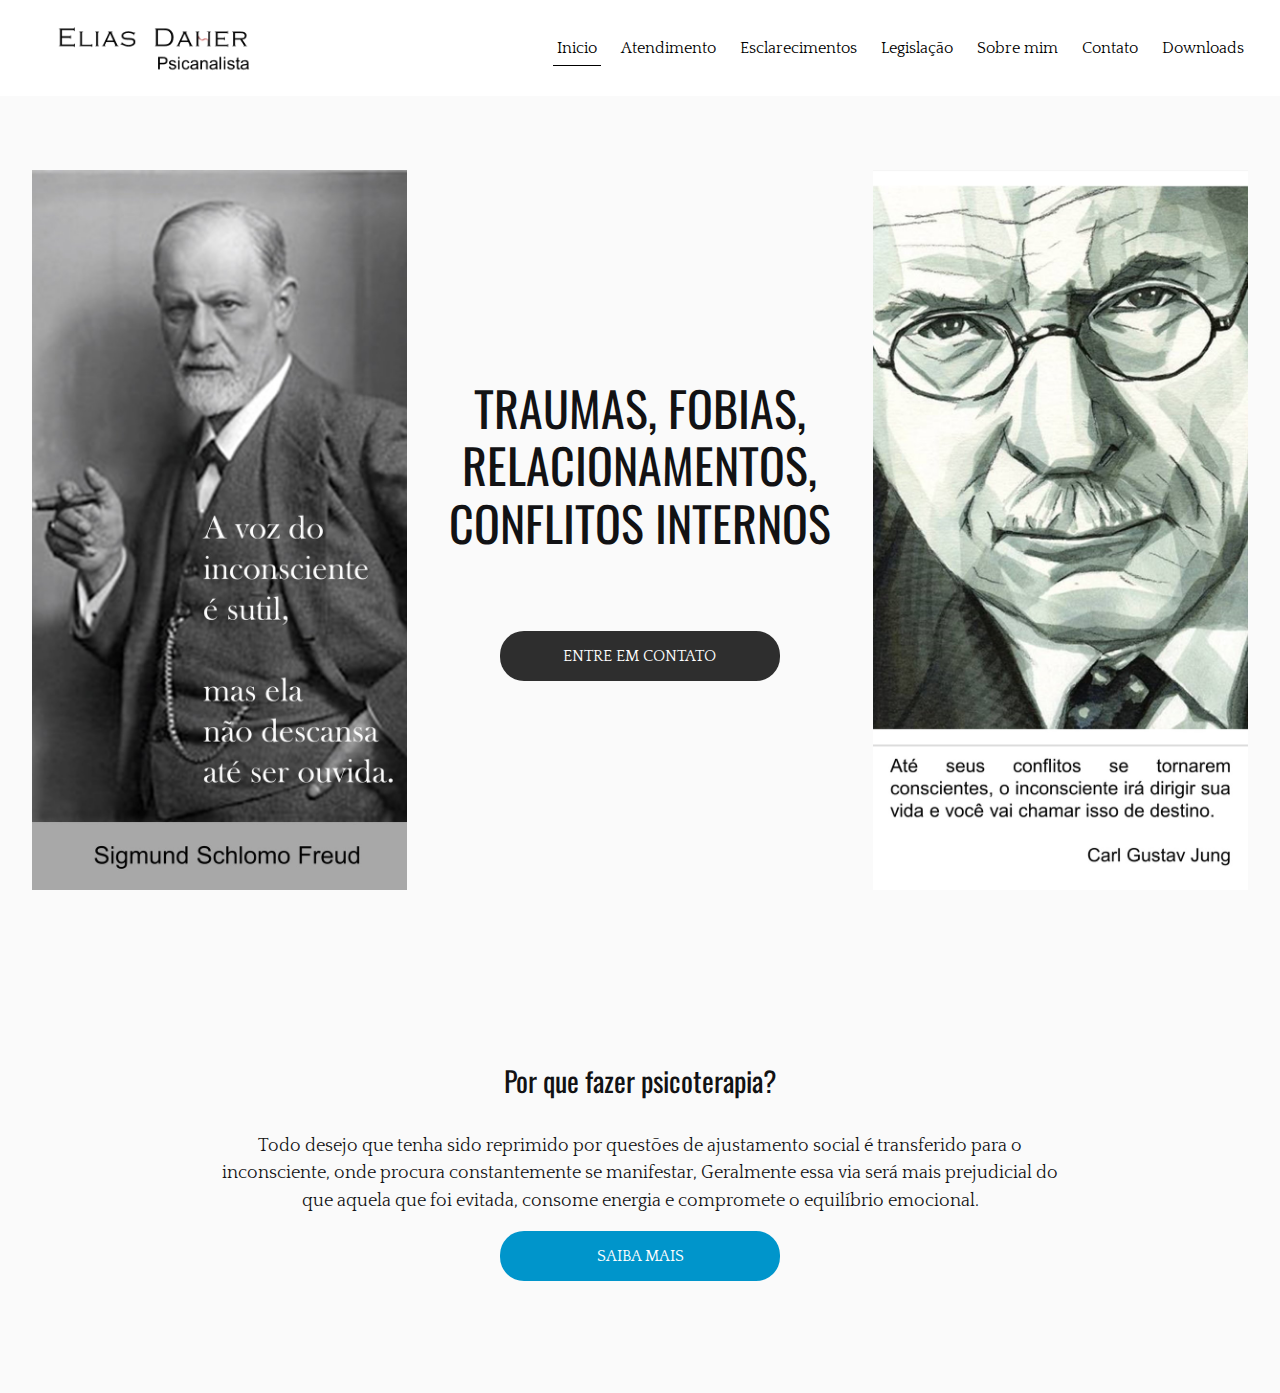
==== index.html @ a052f310 "Header" ====
<!DOCTYPE html>
<html lang="pt-BR">
<head>
  <meta charset="UTF-8">
  <meta http-equiv="X-UA-Compatible" content="IE=edge">
  <meta name="viewport" content="width=device-width, initial-scale=1.0">
  <title>Elias Daher - Atendimento psicanalítico</title>

  <link rel="preconnect" href="https://fonts.googleapis.com">
  <link rel="preconnect" href="https://fonts.gstatic.com" crossorigin>
  <link href="https://fonts.googleapis.com/css2?family=Oswald&family=Quattrocento&display=swap" rel="stylesheet">

  <link rel="stylesheet" href="assets/css/styles.css">
</head>
<body>

  <div class="burger-menu">
    <nav>
      <li><a href="" class="active">Inicio</a></li>
      <li><a href="">Atendimento</a></li>
      <li><a href="">Esclarecimentos</a></li>
      <li><a href="">Legislação</a></li>
      <li><a href="">Sobre mim</a></li>
      <li><a href="">Contato</a></li>
      <li><a href="/downloads">Downloads</a></li>
    </nav>
  </div>

  <header>
    <div class="wrapper">
      <img src="assets/img/logo.png" alt="Elias Daher, psicanalista">
  
      <nav>
        <li><a href="" class="active">Inicio</a></li>
        <li><a href="">Atendimento</a></li>
        <li><a href="">Esclarecimentos</a></li>
        <li><a href="">Legislação</a></li>
        <li><a href="">Sobre mim</a></li>
        <li><a href="">Contato</a></li>
        <li><a href="/downloads">Downloads</a></li>
      </nav>

      <button class="hamburger hamburger--collapse" type="button">
        <span class="hamburger-box">
          <span class="hamburger-inner"></span>
        </span>
      </button>
    </div>
  </header>

  <main>
    <section class="hero">
      <img src="assets/img/img-left.jpg" alt="">
      <div class="content">
        <h1>Traumas, fobias, relacionamentos, conflitos internos</h1>
        <a href="/contato" class="contato">Entre em contato</a>
      </div>
      <img src="assets/img/img-right.jpg" alt="">
    </section>

    <section class="por-que-psicoterapia">
      <h2>Por que fazer psicoterapia?</h2>
      <p>Todo desejo que tenha sido reprimido por questões de ajustamento social é transferido para o inconsciente, onde procura constantemente se manifestar, Geralmente essa via será mais prejudicial do que aquela que foi evitada, consome energia e compromete o equilíbrio emocional.</p>

      <a href="">Saiba mais</a>
    </section>
  </main>

  <script src="assets/js/index.js"></script>
</body>
</html>
---- assets/css/styles.css ----
.hamburger {
  padding: 15px 15px;
  display: none;
  cursor: pointer;
  -webkit-transition-property: opacity, -webkit-filter;
  transition-property: opacity, -webkit-filter;
  transition-property: opacity, filter;
  transition-property: opacity, filter, -webkit-filter;
  -webkit-transition-duration: 0.15s;
          transition-duration: 0.15s;
  -webkit-transition-timing-function: linear;
          transition-timing-function: linear;
  font: inherit;
  color: inherit;
  text-transform: none;
  background-color: transparent;
  border: 0;
  margin: 0;
}

.hamburger:hover {
  opacity: 0.7;
}

.hamburger.is-active:hover {
  opacity: 0.7;
}

.hamburger.is-active .hamburger-inner,
.hamburger.is-active .hamburger-inner::before,
.hamburger.is-active .hamburger-inner::after {
  background-color: #000;
}

.hamburger-box {
  width: 32px;
  height: 24px;
  display: inline-block;
  position: relative;
}

.hamburger-inner {
  display: block;
  top: 50%;
  margin-top: -2px;
}

.hamburger-inner,
.hamburger-inner::before,
.hamburger-inner::after {
  width: 32px;
  height: 4px;
  background-color: #121214;
  border-radius: 4px;
  position: absolute;
  -webkit-transition-property: -webkit-transform;
  transition-property: -webkit-transform;
  transition-property: transform;
  transition-property: transform, -webkit-transform;
  -webkit-transition-duration: 0.15s;
          transition-duration: 0.15s;
  -webkit-transition-timing-function: ease;
          transition-timing-function: ease;
}

.hamburger-inner::before,
.hamburger-inner::after {
  content: "";
  display: block;
}

.hamburger-inner::before {
  top: -10px;
}

.hamburger-inner::after {
  bottom: -10px;
}

.hamburger--collapse .hamburger-inner {
  top: auto;
  bottom: 0;
  -webkit-transition-duration: 0.13s;
          transition-duration: 0.13s;
  -webkit-transition-delay: 0.13s;
          transition-delay: 0.13s;
  -webkit-transition-timing-function: cubic-bezier(0.55, 0.055, 0.675, 0.19);
          transition-timing-function: cubic-bezier(0.55, 0.055, 0.675, 0.19);
}

.hamburger--collapse .hamburger-inner::after {
  top: -20px;
  -webkit-transition: top 0.2s 0.2s cubic-bezier(0.33333, 0.66667, 0.66667, 1), opacity 0.1s linear;
  transition: top 0.2s 0.2s cubic-bezier(0.33333, 0.66667, 0.66667, 1), opacity 0.1s linear;
}

.hamburger--collapse .hamburger-inner::before {
  -webkit-transition: top 0.12s 0.2s cubic-bezier(0.33333, 0.66667, 0.66667, 1), -webkit-transform 0.13s cubic-bezier(0.55, 0.055, 0.675, 0.19);
  transition: top 0.12s 0.2s cubic-bezier(0.33333, 0.66667, 0.66667, 1), -webkit-transform 0.13s cubic-bezier(0.55, 0.055, 0.675, 0.19);
  transition: top 0.12s 0.2s cubic-bezier(0.33333, 0.66667, 0.66667, 1), transform 0.13s cubic-bezier(0.55, 0.055, 0.675, 0.19);
  transition: top 0.12s 0.2s cubic-bezier(0.33333, 0.66667, 0.66667, 1), transform 0.13s cubic-bezier(0.55, 0.055, 0.675, 0.19), -webkit-transform 0.13s cubic-bezier(0.55, 0.055, 0.675, 0.19);
}

.hamburger--collapse.is-active .hamburger-inner {
  -webkit-transform: translate3d(0, -10px, 0) rotate(-45deg);
          transform: translate3d(0, -10px, 0) rotate(-45deg);
  -webkit-transition-delay: 0.22s;
          transition-delay: 0.22s;
  -webkit-transition-timing-function: cubic-bezier(0.215, 0.61, 0.355, 1);
          transition-timing-function: cubic-bezier(0.215, 0.61, 0.355, 1);
}

.hamburger--collapse.is-active .hamburger-inner::after {
  top: 0;
  opacity: 0;
  -webkit-transition: top 0.2s cubic-bezier(0.33333, 0, 0.66667, 0.33333), opacity 0.1s 0.22s linear;
  transition: top 0.2s cubic-bezier(0.33333, 0, 0.66667, 0.33333), opacity 0.1s 0.22s linear;
}

.hamburger--collapse.is-active .hamburger-inner::before {
  top: 0;
  -webkit-transform: rotate(-90deg);
          transform: rotate(-90deg);
  -webkit-transition: top 0.1s 0.16s cubic-bezier(0.33333, 0, 0.66667, 0.33333), -webkit-transform 0.13s 0.25s cubic-bezier(0.215, 0.61, 0.355, 1);
  transition: top 0.1s 0.16s cubic-bezier(0.33333, 0, 0.66667, 0.33333), -webkit-transform 0.13s 0.25s cubic-bezier(0.215, 0.61, 0.355, 1);
  transition: top 0.1s 0.16s cubic-bezier(0.33333, 0, 0.66667, 0.33333), transform 0.13s 0.25s cubic-bezier(0.215, 0.61, 0.355, 1);
  transition: top 0.1s 0.16s cubic-bezier(0.33333, 0, 0.66667, 0.33333), transform 0.13s 0.25s cubic-bezier(0.215, 0.61, 0.355, 1), -webkit-transform 0.13s 0.25s cubic-bezier(0.215, 0.61, 0.355, 1);
}

.burger-menu {
  position: fixed;
  top: -25rem;
  right: 0;
  background: #fff;
  width: 100%;
  z-index: 0;
  -webkit-box-shadow: 0px 4px 32px 0px rgba(0, 0, 0, 0.08);
          box-shadow: 0px 4px 32px 0px rgba(0, 0, 0, 0.08);
  -webkit-transition: .2s;
  transition: .2s;
}

.burger-menu nav {
  margin: 3rem 0;
  display: -webkit-box;
  display: -ms-flexbox;
  display: flex;
  -webkit-box-orient: vertical;
  -webkit-box-direction: normal;
      -ms-flex-direction: column;
          flex-direction: column;
  -webkit-box-align: center;
      -ms-flex-align: center;
          align-items: center;
  gap: 1rem;
}

.burger-menu nav a {
  font-size: 1.25rem;
  padding: .5rem 1rem;
  display: inline-block;
  opacity: .9;
}

.burger-menu nav a.active {
  opacity: 1;
  border-bottom: 1px solid #000;
  font-weight: 600;
}

.burger-menu.visible {
  top: 6rem;
}

@media (max-width: 1080px) {
  .hamburger {
    display: inline-block;
  }
}

* {
  margin: 0;
  padding: 0;
  -webkit-box-sizing: border-box;
          box-sizing: border-box;
}

body {
  color: #121214;
  background: #Fafafa;
}

nav, ul {
  list-style: none;
}

html {
  overflow-x: hidden;
  scroll-behavior: smooth;
}

@media (max-width: 1080px) {
  html {
    font-size: 93.75%;
  }
}

@media (max-width: 768px) {
  html {
    font-size: 87.5%;
  }
}

h1, h2 {
  font-family: 'Oswald', serif;
  font-weight: normal;
}

h1 {
  font-size: 3rem;
}

h2 {
  font-size: 1.75rem;
}

a {
  text-decoration: none;
  color: #000;
  -webkit-transition: .2s;
  transition: .2s;
}

a:hover {
  -webkit-filter: brightness(0.95);
          filter: brightness(0.95);
}

p, span, a {
  font-family: 'Quattrocento', serif;
}

header {
  display: -webkit-box;
  display: -ms-flexbox;
  display: flex;
  -webkit-box-align: center;
      -ms-flex-align: center;
          align-items: center;
  -webkit-box-pack: center;
      -ms-flex-pack: center;
          justify-content: center;
  position: fixed;
  top: 0;
  left: 0;
  z-index: 9;
  height: 6rem;
  width: 100vw;
  background: #fff;
  -webkit-transition: .2s;
  transition: .2s;
}

header.shadow {
  -webkit-box-shadow: 0px 8px 16px 0px rgba(0, 0, 0, 0.12);
          box-shadow: 0px 8px 16px 0px rgba(0, 0, 0, 0.12);
}

header .wrapper {
  max-width: 1440px;
  padding: 0 2rem;
  width: 100%;
  display: -webkit-box;
  display: -ms-flexbox;
  display: flex;
  -webkit-box-align: center;
      -ms-flex-align: center;
          align-items: center;
  -webkit-box-pack: justify;
      -ms-flex-pack: justify;
          justify-content: space-between;
}

header .wrapper img {
  max-width: 20%;
}

header .wrapper > nav {
  display: -webkit-box;
  display: -ms-flexbox;
  display: flex;
  -ms-flex-wrap: wrap;
      flex-wrap: wrap;
  gap: 1rem;
  max-width: 70%;
}

header .wrapper > nav a {
  padding: .5rem .25rem;
}

header .wrapper > nav a.active, header .wrapper > nav a:hover {
  border-bottom: 1px solid #000;
}

main {
  width: 100%;
}

main .hero {
  margin: 5rem auto 0;
  max-width: 1280px;
  min-height: 100vh;
  padding: 2rem;
  display: -webkit-box;
  display: -ms-flexbox;
  display: flex;
  -webkit-box-pack: justify;
      -ms-flex-pack: justify;
          justify-content: space-between;
  -webkit-box-align: center;
      -ms-flex-align: center;
          align-items: center;
}

main .hero h1 {
  text-transform: uppercase;
  line-height: 120%;
}

main .hero img {
  max-width: 33.25%;
  height: 100%;
  max-height: 80vh;
  -o-object-fit: cover;
     object-fit: cover;
}

main .hero .content {
  max-width: 32%;
  text-align: center;
}

main .hero a {
  background: #2E2E2E;
  display: block;
  padding: 1rem 2rem;
  text-align: center;
  text-transform: uppercase;
  width: 280px;
  color: #fff;
  margin: 5rem auto 0;
  border-radius: 1.5rem;
}

main .por-que-psicoterapia {
  width: 100%;
  margin: 1rem auto 3rem;
  max-width: 992px;
  padding: 4rem;
}

main .por-que-psicoterapia h2 {
  text-align: center;
  margin-bottom: 2rem;
}

main .por-que-psicoterapia p {
  text-align: center;
  margin-bottom: 1rem;
  font-size: 1.1rem;
  line-height: 155%;
}

main .por-que-psicoterapia a {
  display: block;
  padding: 1rem 2rem;
  text-align: center;
  width: 280px;
  background: #0095CB;
  color: #fff;
  margin: 0 auto;
  border-radius: 1.5rem;
  text-transform: uppercase;
}

@media (max-width: 1024px) {
  header .wrapper img {
    max-width: 100%;
    max-height: 6rem;
  }
  header .wrapper nav {
    display: none;
  }
  main .hero {
    -ms-flex-wrap: wrap;
        flex-wrap: wrap;
    padding: 2rem 10%;
  }
  main .hero .content {
    max-width: 100%;
  }
  main .hero img {
    max-width: 49.5%;
    width: 49.5%;
  }
  main .hero .content {
    -webkit-box-ordinal-group: 2;
        -ms-flex-order: 1;
            order: 1;
    margin-top: 2rem;
  }
  main .hero img {
    -webkit-box-ordinal-group: 3;
        -ms-flex-order: 2;
            order: 2;
    margin-top: 4rem;
  }
  main .hero .content + img {
    -webkit-box-ordinal-group: 4;
        -ms-flex-order: 3;
            order: 3;
    border: 1px solid #ccc;
  }
}
/*# sourceMappingURL=styles.css.map */
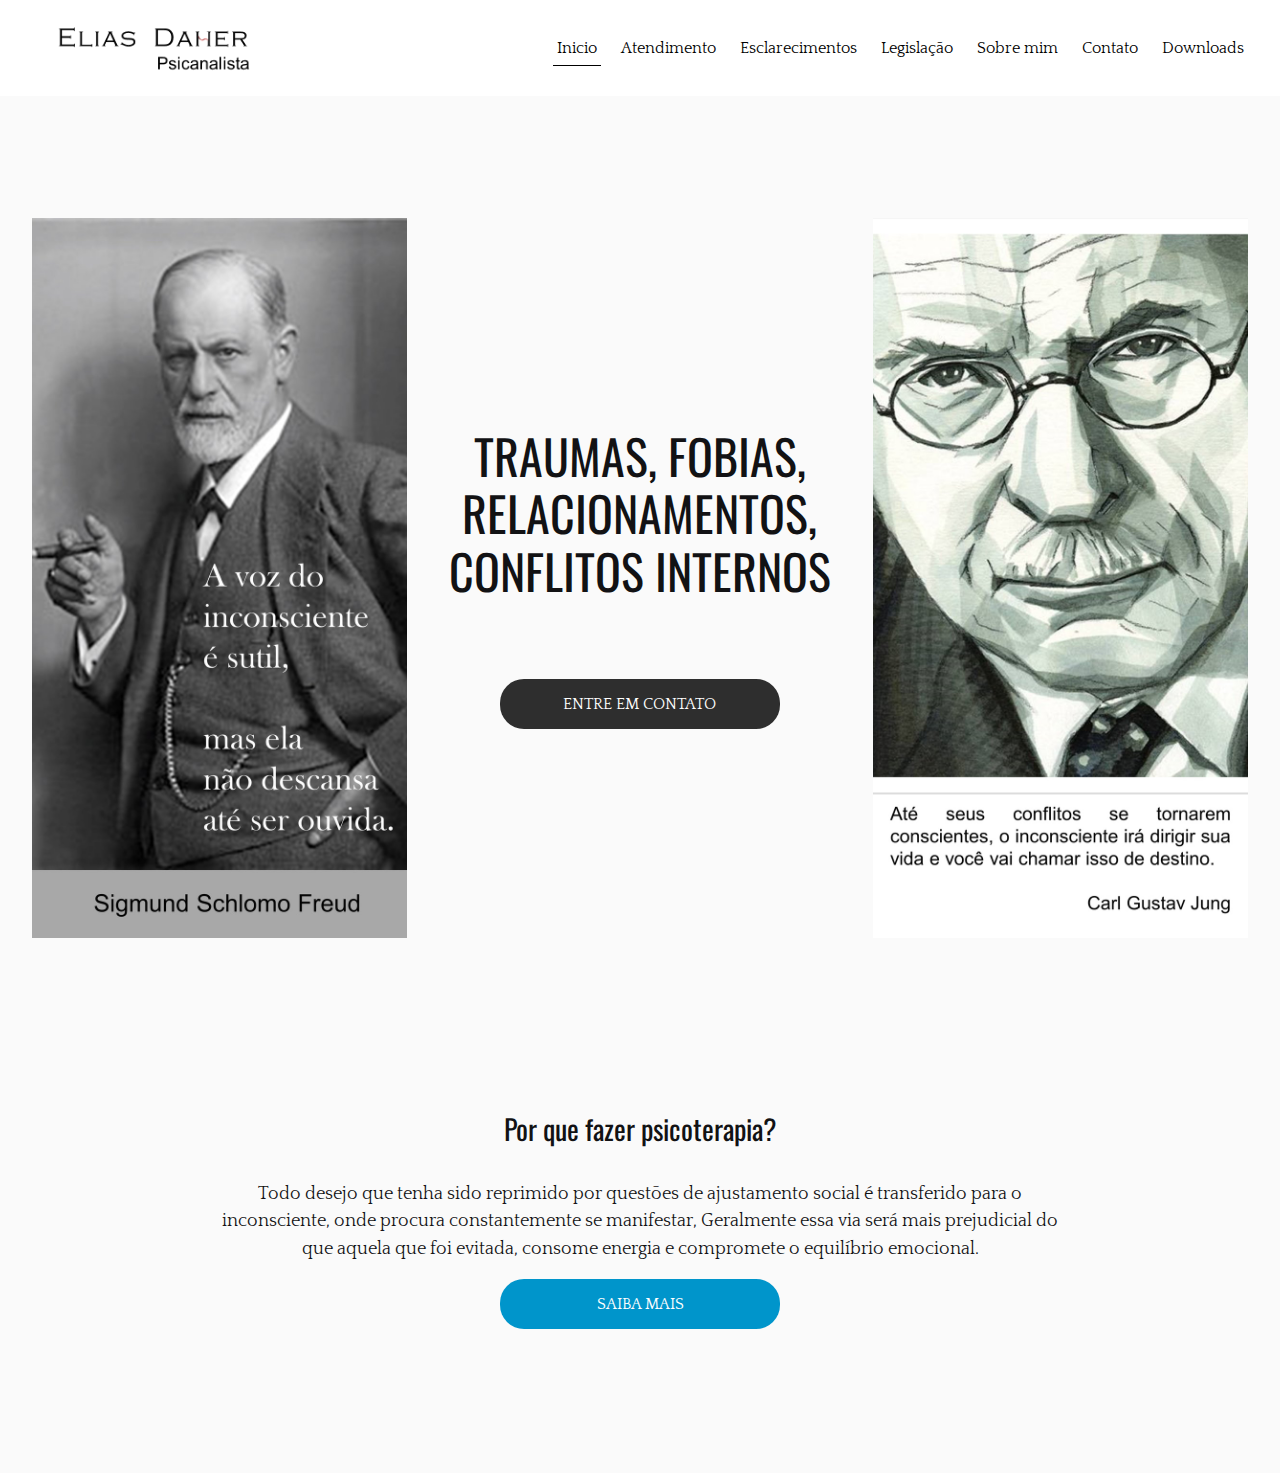
==== commit 8b8f0096: "Estrutura HTML finalizada" ====
--- a/index.html
+++ b/index.html
@@ -1,5 +1,6 @@
 <!DOCTYPE html>
 <html lang="pt-BR">
+
 <head>
   <meta charset="UTF-8">
   <meta http-equiv="X-UA-Compatible" content="IE=edge">
@@ -12,32 +13,33 @@
 
   <link rel="stylesheet" href="assets/css/styles.css">
 </head>
+
 <body>
 
   <div class="burger-menu">
     <nav>
-      <li><a href="" class="active">Inicio</a></li>
-      <li><a href="">Atendimento</a></li>
-      <li><a href="">Esclarecimentos</a></li>
-      <li><a href="">Legislação</a></li>
-      <li><a href="">Sobre mim</a></li>
-      <li><a href="">Contato</a></li>
-      <li><a href="/downloads">Downloads</a></li>
+      <li><a href="#" class="active">Inicio</a></li>
+      <li><a href="/atendimento.html">Atendimento</a></li>
+      <li><a href="/esclarecimentos.html">Esclarecimentos</a></li>
+      <li><a href="/legislacao.html">Legislação</a></li>
+      <li><a href="/sobre-mim.html">Sobre mim</a></li>
+      <li><a href="/contato.html">Contato</a></li>
+      <li><a href="/downloads.html">Downloads</a></li>
     </nav>
   </div>
 
   <header>
     <div class="wrapper">
       <img src="assets/img/logo.png" alt="Elias Daher, psicanalista">
-  
+
       <nav>
-        <li><a href="" class="active">Inicio</a></li>
-        <li><a href="">Atendimento</a></li>
-        <li><a href="">Esclarecimentos</a></li>
-        <li><a href="">Legislação</a></li>
-        <li><a href="">Sobre mim</a></li>
-        <li><a href="">Contato</a></li>
-        <li><a href="/downloads">Downloads</a></li>
+        <li><a href="#" class="active">Inicio</a></li>
+        <li><a href="/atendimento.html">Atendimento</a></li>
+        <li><a href="/esclarecimentos.html">Esclarecimentos</a></li>
+        <li><a href="/legislacao.html">Legislação</a></li>
+        <li><a href="/sobre-mim.html">Sobre mim</a></li>
+        <li><a href="/contato.html">Contato</a></li>
+        <li><a href="/downloads.html">Downloads</a></li>
       </nav>
 
       <button class="hamburger hamburger--collapse" type="button">
@@ -60,7 +62,9 @@
 
     <section class="por-que-psicoterapia">
       <h2>Por que fazer psicoterapia?</h2>
-      <p>Todo desejo que tenha sido reprimido por questões de ajustamento social é transferido para o inconsciente, onde procura constantemente se manifestar, Geralmente essa via será mais prejudicial do que aquela que foi evitada, consome energia e compromete o equilíbrio emocional.</p>
+      <p>Todo desejo que tenha sido reprimido por questões de ajustamento social é transferido para o inconsciente, onde
+        procura constantemente se manifestar, Geralmente essa via será mais prejudicial do que aquela que foi evitada,
+        consome energia e compromete o equilíbrio emocional.</p>
 
       <a href="">Saiba mais</a>
     </section>
@@ -68,4 +72,5 @@
 
   <script src="assets/js/index.js"></script>
 </body>
+
 </html>--- a/assets/css/styles.css
+++ b/assets/css/styles.css
@@ -190,7 +190,7 @@
   background: #Fafafa;
 }
 
-nav, ul {
+nav {
   list-style: none;
 }
 
@@ -305,13 +305,14 @@
 
 main {
   width: 100%;
+  margin-top: 6rem;
+  padding: 2rem;
 }
 
 main .hero {
-  margin: 5rem auto 0;
+  margin: 0 auto;
   max-width: 1280px;
   min-height: 100vh;
-  padding: 2rem;
   display: -webkit-box;
   display: -ms-flexbox;
   display: flex;
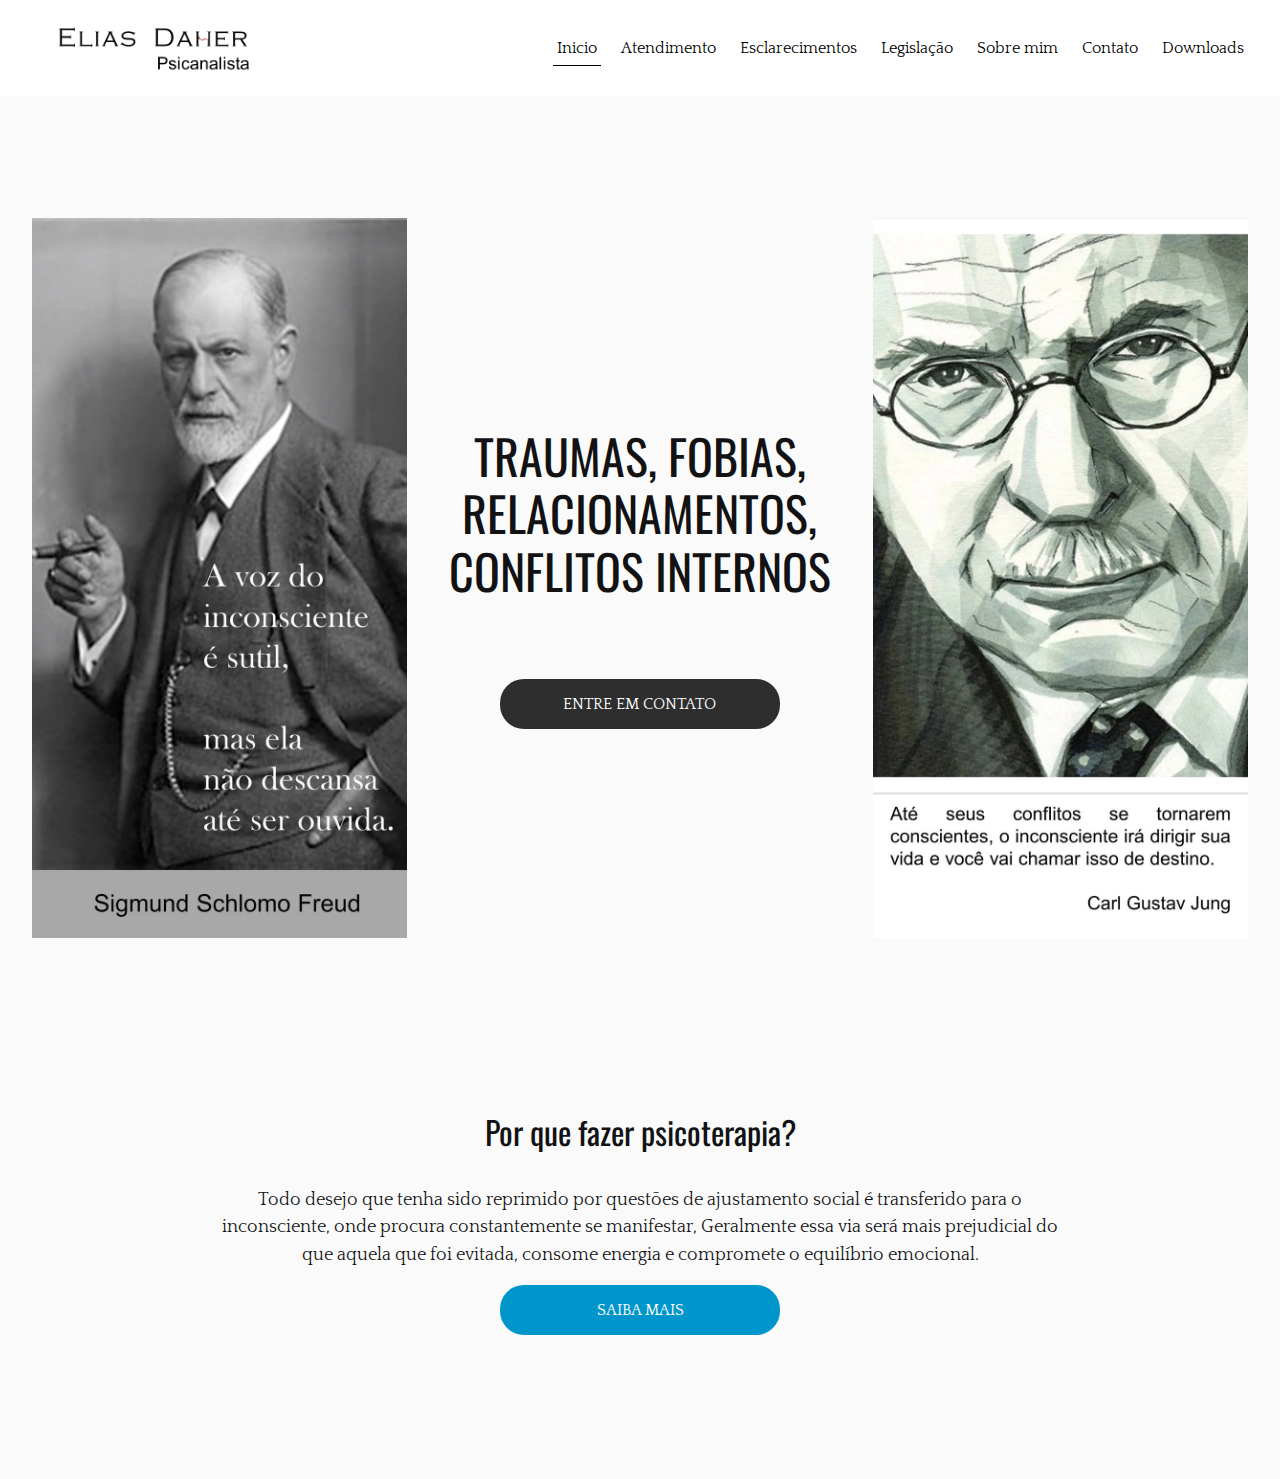
==== commit 5d94d0a7: "Imagens inseridas" ====
--- a/index.html
+++ b/index.html
@@ -14,7 +14,7 @@
   <link rel="stylesheet" href="assets/css/styles.css">
 </head>
 
-<body>
+<body style="background: #fafafa;">
 
   <div class="burger-menu">
     <nav>
@@ -52,12 +52,12 @@
 
   <main>
     <section class="hero">
-      <img src="assets/img/img-left.jpg" alt="">
+      <img src="assets/img/img-left.webp" alt="">
       <div class="content">
         <h1>Traumas, fobias, relacionamentos, conflitos internos</h1>
         <a href="/contato" class="contato">Entre em contato</a>
       </div>
-      <img src="assets/img/img-right.jpg" alt="">
+      <img src="assets/img/img-right.webp" alt="">
     </section>
 
     <section class="por-que-psicoterapia">
--- a/assets/css/styles.css
+++ b/assets/css/styles.css
@@ -187,7 +187,6 @@
 
 body {
   color: #121214;
-  background: #Fafafa;
 }
 
 nav {
@@ -211,8 +210,9 @@
   }
 }
 
-h1, h2 {
-  font-family: 'Oswald', serif;
+h1,
+h2 {
+  font-family: "Oswald", serif;
   font-weight: normal;
 }
 
@@ -221,14 +221,14 @@
 }
 
 h2 {
-  font-size: 1.75rem;
+  font-size: 2rem;
 }
 
 a {
   text-decoration: none;
   color: #000;
-  -webkit-transition: .2s;
-  transition: .2s;
+  -webkit-transition: 0.2s;
+  transition: 0.2s;
 }
 
 a:hover {
@@ -236,8 +236,10 @@
           filter: brightness(0.95);
 }
 
-p, span, a {
-  font-family: 'Quattrocento', serif;
+p,
+span,
+a {
+  font-family: "Quattrocento", serif;
 }
 
 header {
@@ -257,8 +259,8 @@
   height: 6rem;
   width: 100vw;
   background: #fff;
-  -webkit-transition: .2s;
-  transition: .2s;
+  -webkit-transition: 0.2s;
+  transition: 0.2s;
 }
 
 header.shadow {
@@ -296,10 +298,11 @@
 }
 
 header .wrapper > nav a {
-  padding: .5rem .25rem;
-}
-
-header .wrapper > nav a.active, header .wrapper > nav a:hover {
+  padding: 0.5rem 0.25rem;
+}
+
+header .wrapper > nav a.active,
+header .wrapper > nav a:hover {
   border-bottom: 1px solid #000;
 }
 
@@ -343,7 +346,7 @@
 }
 
 main .hero a {
-  background: #2E2E2E;
+  background: #2e2e2e;
   display: block;
   padding: 1rem 2rem;
   text-align: center;
@@ -378,11 +381,98 @@
   padding: 1rem 2rem;
   text-align: center;
   width: 280px;
-  background: #0095CB;
+  background: #0095cb;
   color: #fff;
   margin: 0 auto;
   border-radius: 1.5rem;
   text-transform: uppercase;
+}
+
+main .psicanalise,
+main .como-funciona,
+main .quando-procurar {
+  margin: 0 auto;
+  max-width: 1280px;
+  display: -webkit-box;
+  display: -ms-flexbox;
+  display: flex;
+  -webkit-box-pack: space-evenly;
+      -ms-flex-pack: space-evenly;
+          justify-content: space-evenly;
+  -webkit-box-align: center;
+      -ms-flex-align: center;
+          align-items: center;
+  text-align: justify;
+  gap: 3rem;
+}
+
+main .psicanalise p,
+main .como-funciona p,
+main .quando-procurar p {
+  line-height: 150%;
+}
+
+main .psicanalise h2,
+main .como-funciona h2,
+main .quando-procurar h2 {
+  line-height: 100%;
+  margin-bottom: 2rem;
+}
+
+main .psicanalise .image img,
+main .como-funciona .image img,
+main .quando-procurar .image img {
+  width: 550px;
+  -o-object-fit: cover;
+     object-fit: cover;
+}
+
+main .como-funciona {
+  margin-top: 5rem;
+}
+
+main .quando-procurar {
+  margin-top: 5rem;
+}
+
+main .quando-procurar ul {
+  margin: 2rem;
+  letter-spacing: 1px;
+  font-family: 'Quattrocento', serif;
+  font-weight: bold;
+}
+
+main .atendimento {
+  margin: 0 auto;
+  max-width: 1280px;
+  display: -webkit-box;
+  display: -ms-flexbox;
+  display: flex;
+  -webkit-box-pack: space-evenly;
+      -ms-flex-pack: space-evenly;
+          justify-content: space-evenly;
+  -webkit-box-align: center;
+      -ms-flex-align: center;
+          align-items: center;
+}
+
+main .atendimento .content {
+  max-width: 700px;
+  text-align: center;
+}
+
+main .atendimento .content p {
+  margin-top: 2rem;
+  font-size: 1.15rem;
+  line-height: 155%;
+}
+
+main .atendimento .content span {
+  font-weight: bold;
+}
+
+main .atendimento .image img {
+  max-width: 450px;
 }
 
 @media (max-width: 1024px) {
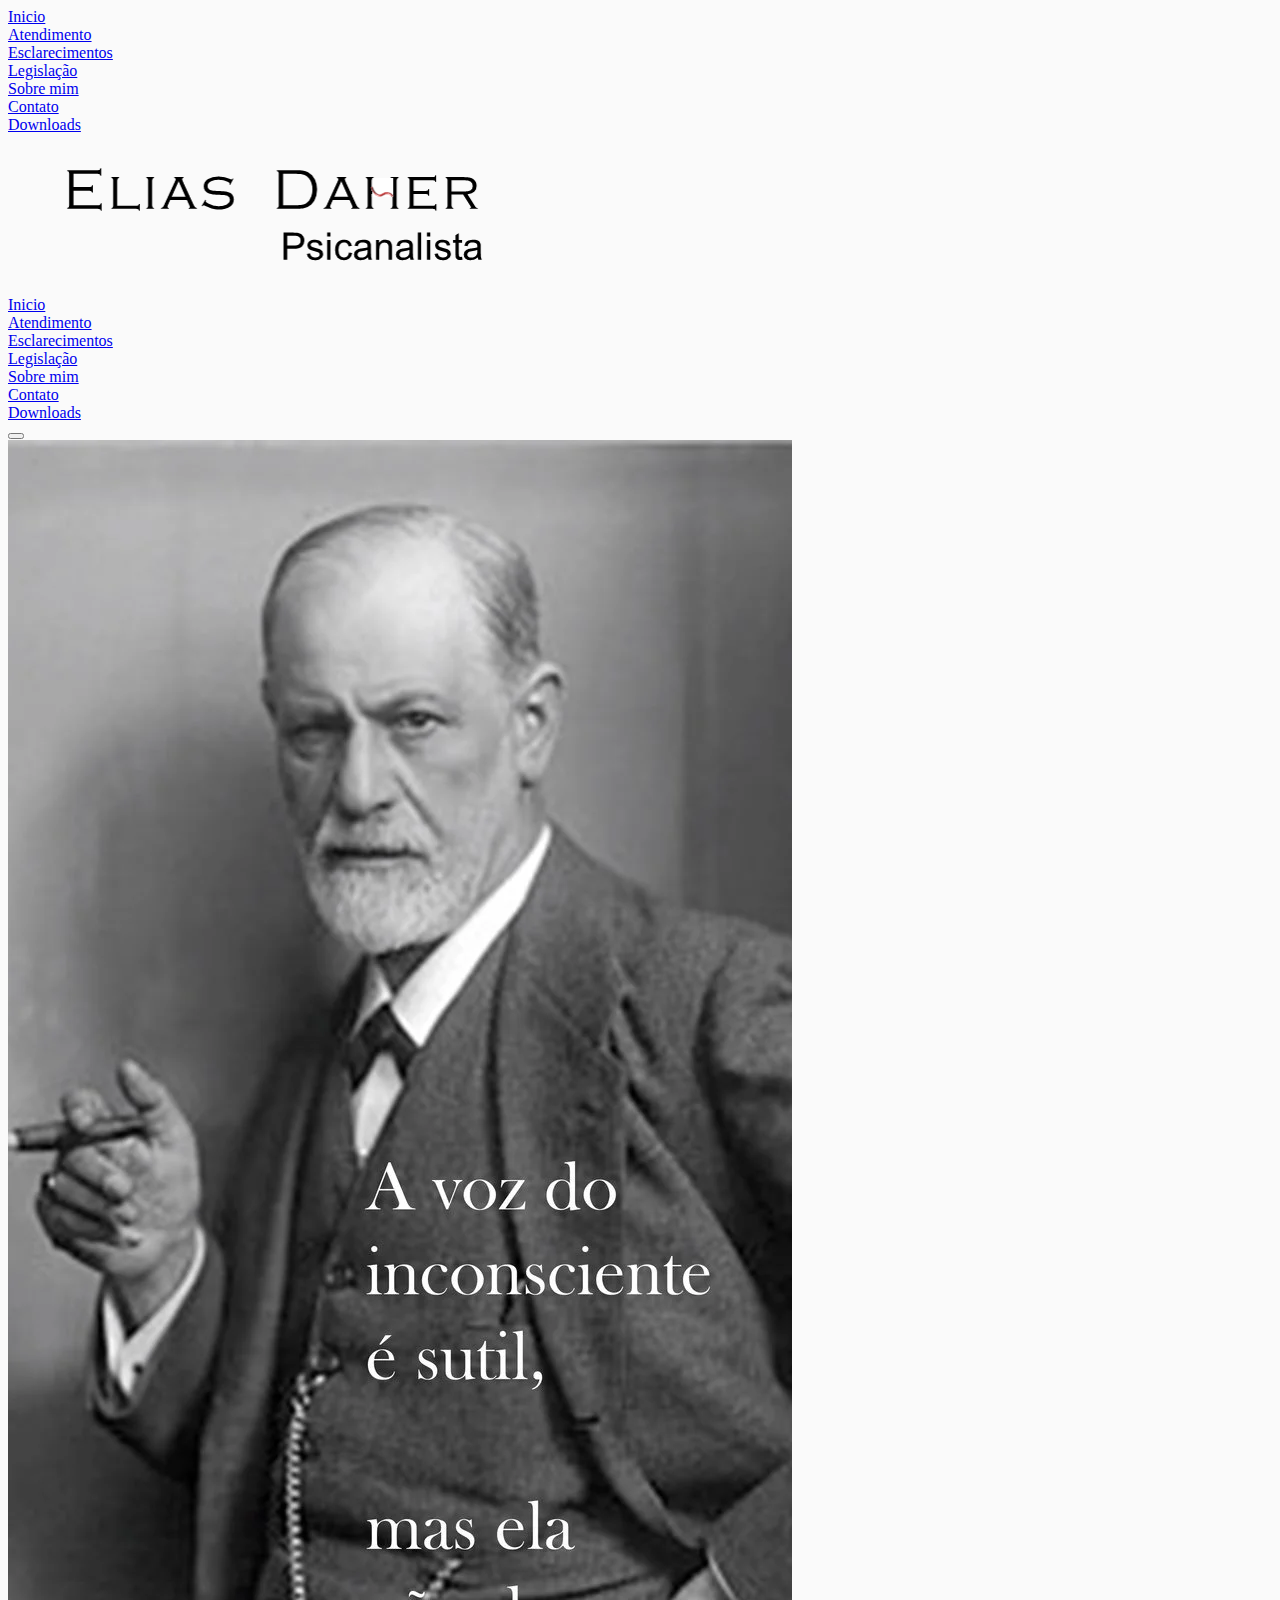
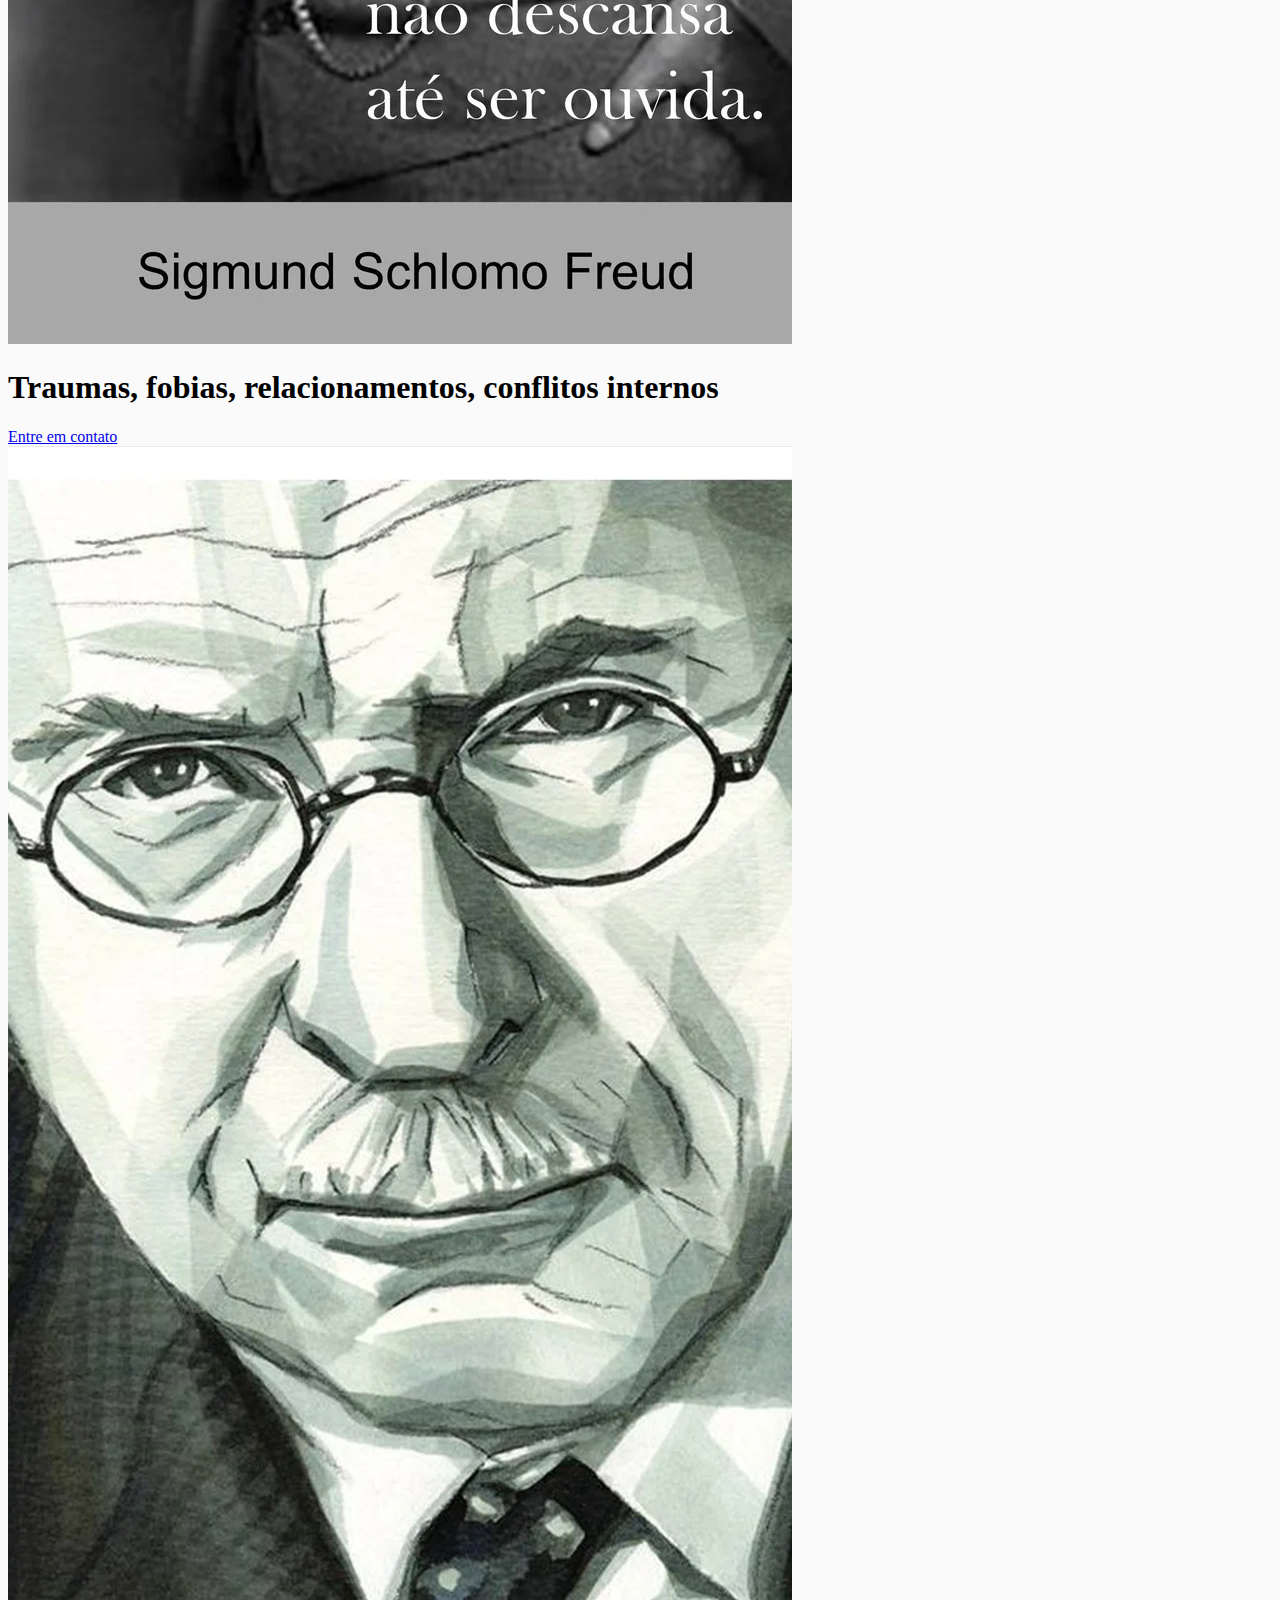
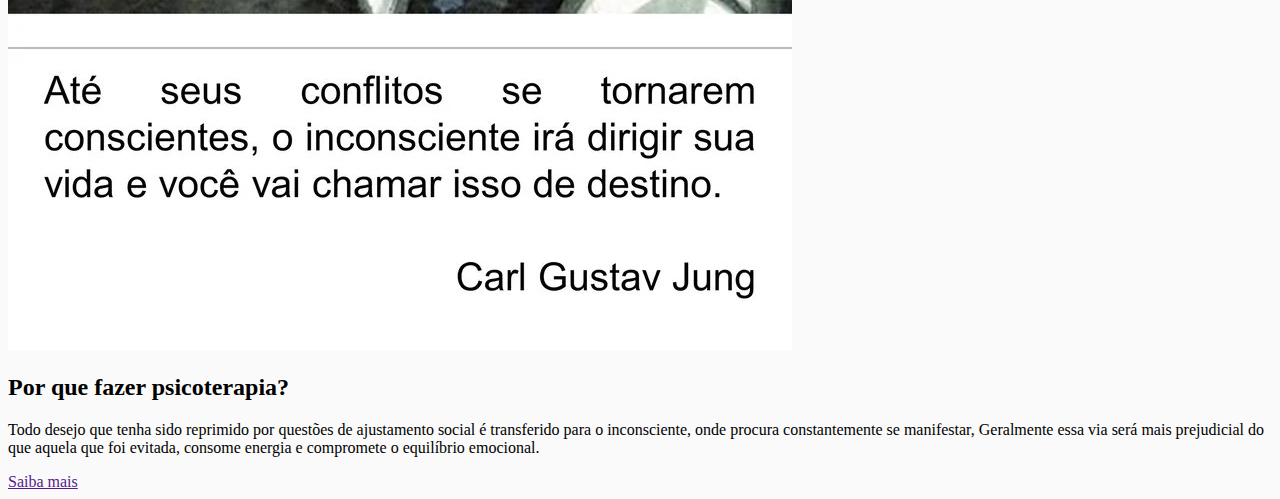
==== commit 75d51073: "Teste de importação" ====
--- a/index.html
+++ b/index.html
@@ -11,7 +11,7 @@
   <link rel="preconnect" href="https://fonts.gstatic.com" crossorigin>
   <link href="https://fonts.googleapis.com/css2?family=Oswald&family=Quattrocento&display=swap" rel="stylesheet">
 
-  <link rel="stylesheet" href="assets/css/styles.css">
+  <link rel="preload" href="assets/css/styles.css" onload="this.onload=null;this.rel='stylesheet'">
 </head>
 
 <body style="background: #fafafa;">
@@ -19,12 +19,12 @@
   <div class="burger-menu">
     <nav>
       <li><a href="#" class="active">Inicio</a></li>
-      <li><a href="/atendimento.html">Atendimento</a></li>
-      <li><a href="/esclarecimentos.html">Esclarecimentos</a></li>
-      <li><a href="/legislacao.html">Legislação</a></li>
-      <li><a href="/sobre-mim.html">Sobre mim</a></li>
-      <li><a href="/contato.html">Contato</a></li>
-      <li><a href="/downloads.html">Downloads</a></li>
+      <li><a href="/oalienista/atendimento.html">Atendimento</a></li>
+      <li><a href="/oalienista/esclarecimentos.html">Esclarecimentos</a></li>
+      <li><a href="/oalienista/legislacao.html">Legislação</a></li>
+      <li><a href="/oalienista/sobre-mim.html">Sobre mim</a></li>
+      <li><a href="/oalienista/contato.html">Contato</a></li>
+      <li><a href="/oalienista/downloads.html">Downloads</a></li>
     </nav>
   </div>
 
@@ -34,12 +34,12 @@
 
       <nav>
         <li><a href="#" class="active">Inicio</a></li>
-        <li><a href="/atendimento.html">Atendimento</a></li>
-        <li><a href="/esclarecimentos.html">Esclarecimentos</a></li>
-        <li><a href="/legislacao.html">Legislação</a></li>
-        <li><a href="/sobre-mim.html">Sobre mim</a></li>
-        <li><a href="/contato.html">Contato</a></li>
-        <li><a href="/downloads.html">Downloads</a></li>
+        <li><a href="/oalienista/atendimento.html">Atendimento</a></li>
+        <li><a href="/oalienista/esclarecimentos.html">Esclarecimentos</a></li>
+        <li><a href="/oalienista/legislacao.html">Legislação</a></li>
+        <li><a href="/oalienista/sobre-mim.html">Sobre mim</a></li>
+        <li><a href="/oalienista/contato.html">Contato</a></li>
+        <li><a href="/oalienista/downloads.html">Downloads</a></li>
       </nav>
 
       <button class="hamburger hamburger--collapse" type="button">
--- a/assets/css/styles.css
+++ b/assets/css/styles.css
@@ -193,6 +193,14 @@
   list-style: none;
 }
 
+ul {
+  margin: 2rem;
+}
+
+ul li + li {
+  margin-top: 0.5rem;
+}
+
 html {
   overflow-x: hidden;
   scroll-behavior: smooth;
@@ -359,9 +367,8 @@
 
 main .por-que-psicoterapia {
   width: 100%;
-  margin: 1rem auto 3rem;
+  margin: 8rem auto 5rem;
   max-width: 992px;
-  padding: 4rem;
 }
 
 main .por-que-psicoterapia h2 {
@@ -388,8 +395,39 @@
   text-transform: uppercase;
 }
 
+main .social-media {
+  max-width: 600px;
+  margin: 0 auto;
+  display: -webkit-box;
+  display: -ms-flexbox;
+  display: flex;
+  -webkit-box-align: center;
+      -ms-flex-align: center;
+          align-items: center;
+  -webkit-box-pack: center;
+      -ms-flex-pack: center;
+          justify-content: center;
+  margin-top: 2rem;
+}
+
+main .social-media nav {
+  display: -webkit-box;
+  display: -ms-flexbox;
+  display: flex;
+  gap: 2rem;
+}
+
+main .social-media nav img {
+  width: 3rem;
+  height: 3rem;
+}
+
 main .psicanalise,
 main .como-funciona,
+main .sobre-mim,
+main .contato,
+main .security,
+main .downloads,
 main .quando-procurar {
   margin: 0 auto;
   max-width: 1280px;
@@ -408,35 +446,121 @@
 
 main .psicanalise p,
 main .como-funciona p,
+main .sobre-mim p,
+main .contato p,
+main .security p,
+main .downloads p,
 main .quando-procurar p {
   line-height: 150%;
 }
 
 main .psicanalise h2,
 main .como-funciona h2,
+main .sobre-mim h2,
+main .contato h2,
+main .security h2,
+main .downloads h2,
 main .quando-procurar h2 {
   line-height: 100%;
   margin-bottom: 2rem;
 }
 
+main .psicanalise .image,
+main .como-funciona .image,
+main .sobre-mim .image,
+main .contato .image,
+main .security .image,
+main .downloads .image,
+main .quando-procurar .image {
+  width: 100%;
+}
+
 main .psicanalise .image img,
 main .como-funciona .image img,
+main .sobre-mim .image img,
+main .contato .image img,
+main .security .image img,
+main .downloads .image img,
 main .quando-procurar .image img {
   width: 550px;
   -o-object-fit: cover;
      object-fit: cover;
+  border-radius: 16px;
+}
+
+main .sobre-mim {
+  max-width: 1080px;
+  margin-top: 6rem;
+}
+
+main .sobre-mim .image {
+  width: auto;
+}
+
+main .sobre-mim .image img {
+  width: 400px;
+}
+
+main .contato, main .downloads {
+  -webkit-box-orient: vertical;
+  -webkit-box-direction: normal;
+      -ms-flex-direction: column;
+          flex-direction: column;
+  gap: 1rem;
+  margin-top: 7rem;
+}
+
+main .contato h2, main .downloads h2 {
+  font-size: 3rem;
+}
+
+main .contato p, main .downloads p {
+  font-weight: 600;
+}
+
+main .downloads .livros {
+  display: -webkit-box;
+  display: -ms-flexbox;
+  display: flex;
+  -ms-flex-wrap: wrap;
+      flex-wrap: wrap;
+  gap: 1rem;
+  -webkit-box-pack: space-evenly;
+      -ms-flex-pack: space-evenly;
+          justify-content: space-evenly;
+}
+
+main .downloads .livros a:hover {
+  -webkit-filter: brightness(0.9);
+          filter: brightness(0.9);
+}
+
+main .downloads .livros h3 {
+  text-align: center;
+  margin: .25rem 0 1.5rem;
+}
+
+main .downloads .livros img {
+  width: 230px;
+  height: 400px;
+  -o-object-fit: cover;
+     object-fit: cover;
 }
 
 main .como-funciona {
-  margin-top: 5rem;
+  margin-top: 7rem;
 }
 
 main .quando-procurar {
-  margin-top: 5rem;
+  margin-top: 7rem;
+}
+
+main .quando-procurar .image img {
+  -o-object-fit: cover;
+     object-fit: cover;
 }
 
 main .quando-procurar ul {
-  margin: 2rem;
   letter-spacing: 1px;
   font-family: 'Quattrocento', serif;
   font-weight: bold;
@@ -483,10 +607,43 @@
   header .wrapper nav {
     display: none;
   }
+  main .psicanalise,
+  main .como-funciona,
+  main .sobre-mim,
+  main .contato,
+  main .security,
+  main .quando-procurar,
+  main .atendimento {
+    -webkit-box-orient: vertical;
+    -webkit-box-direction: normal;
+        -ms-flex-direction: column;
+            flex-direction: column;
+  }
+  main .psicanalise .image img,
+  main .como-funciona .image img,
+  main .sobre-mim .image img,
+  main .contato .image img,
+  main .security .image img,
+  main .quando-procurar .image img,
+  main .atendimento .image img {
+    width: 100%;
+  }
+  main .atendimento + .atendimento {
+    margin-top: 5rem;
+  }
+  main .quando-procurar .content, main .security .content, main .atendimento + .atendimento .content {
+    -webkit-box-ordinal-group: 3;
+        -ms-flex-order: 2;
+            order: 2;
+  }
+  main .quando-procurar .image, main .security .image, main .atendimento + .atendimento .image {
+    -webkit-box-ordinal-group: 2;
+        -ms-flex-order: 1;
+            order: 1;
+  }
   main .hero {
     -ms-flex-wrap: wrap;
         flex-wrap: wrap;
-    padding: 2rem 10%;
   }
   main .hero .content {
     max-width: 100%;
@@ -514,4 +671,27 @@
     border: 1px solid #ccc;
   }
 }
+
+@media (max-width: 425px) {
+  main .hero img {
+    width: 100%;
+    max-width: 100%;
+  }
+}
+
+@media (max-width: 375px) {
+  h1 {
+    font-size: 2rem;
+  }
+  header .wrapper img {
+    max-width: 200px;
+    max-height: 4rem;
+  }
+  main {
+    padding: 1rem;
+  }
+  main .hero a, main .por-que-psicoterapia a {
+    width: 180px;
+  }
+}
 /*# sourceMappingURL=styles.css.map */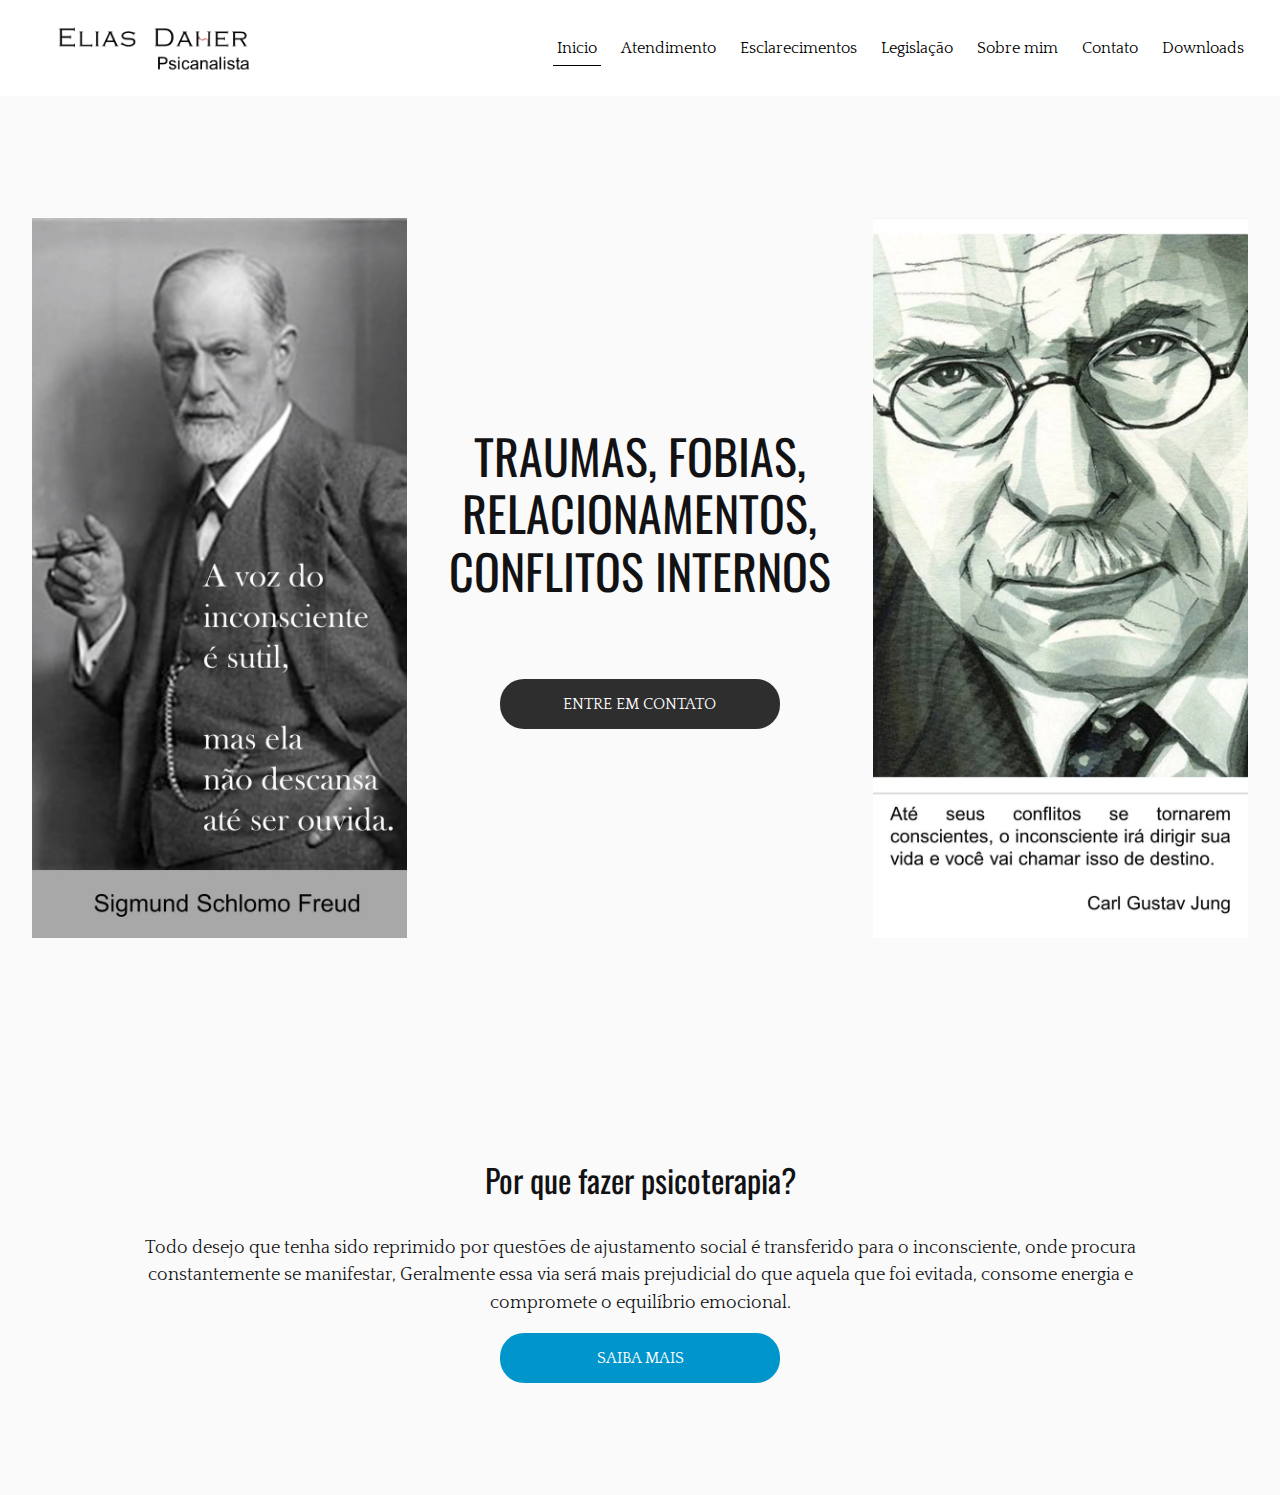
==== commit 853e3643: "Finalização" ====
--- a/index.html
+++ b/index.html
@@ -11,7 +11,7 @@
   <link rel="preconnect" href="https://fonts.gstatic.com" crossorigin>
   <link href="https://fonts.googleapis.com/css2?family=Oswald&family=Quattrocento&display=swap" rel="stylesheet">
 
-  <link rel="preload" href="assets/css/styles.css" onload="this.onload=null;this.rel='stylesheet'">
+  <link rel="stylesheet" href="assets/css/styles.css">
 </head>
 
 <body style="background: #fafafa;">
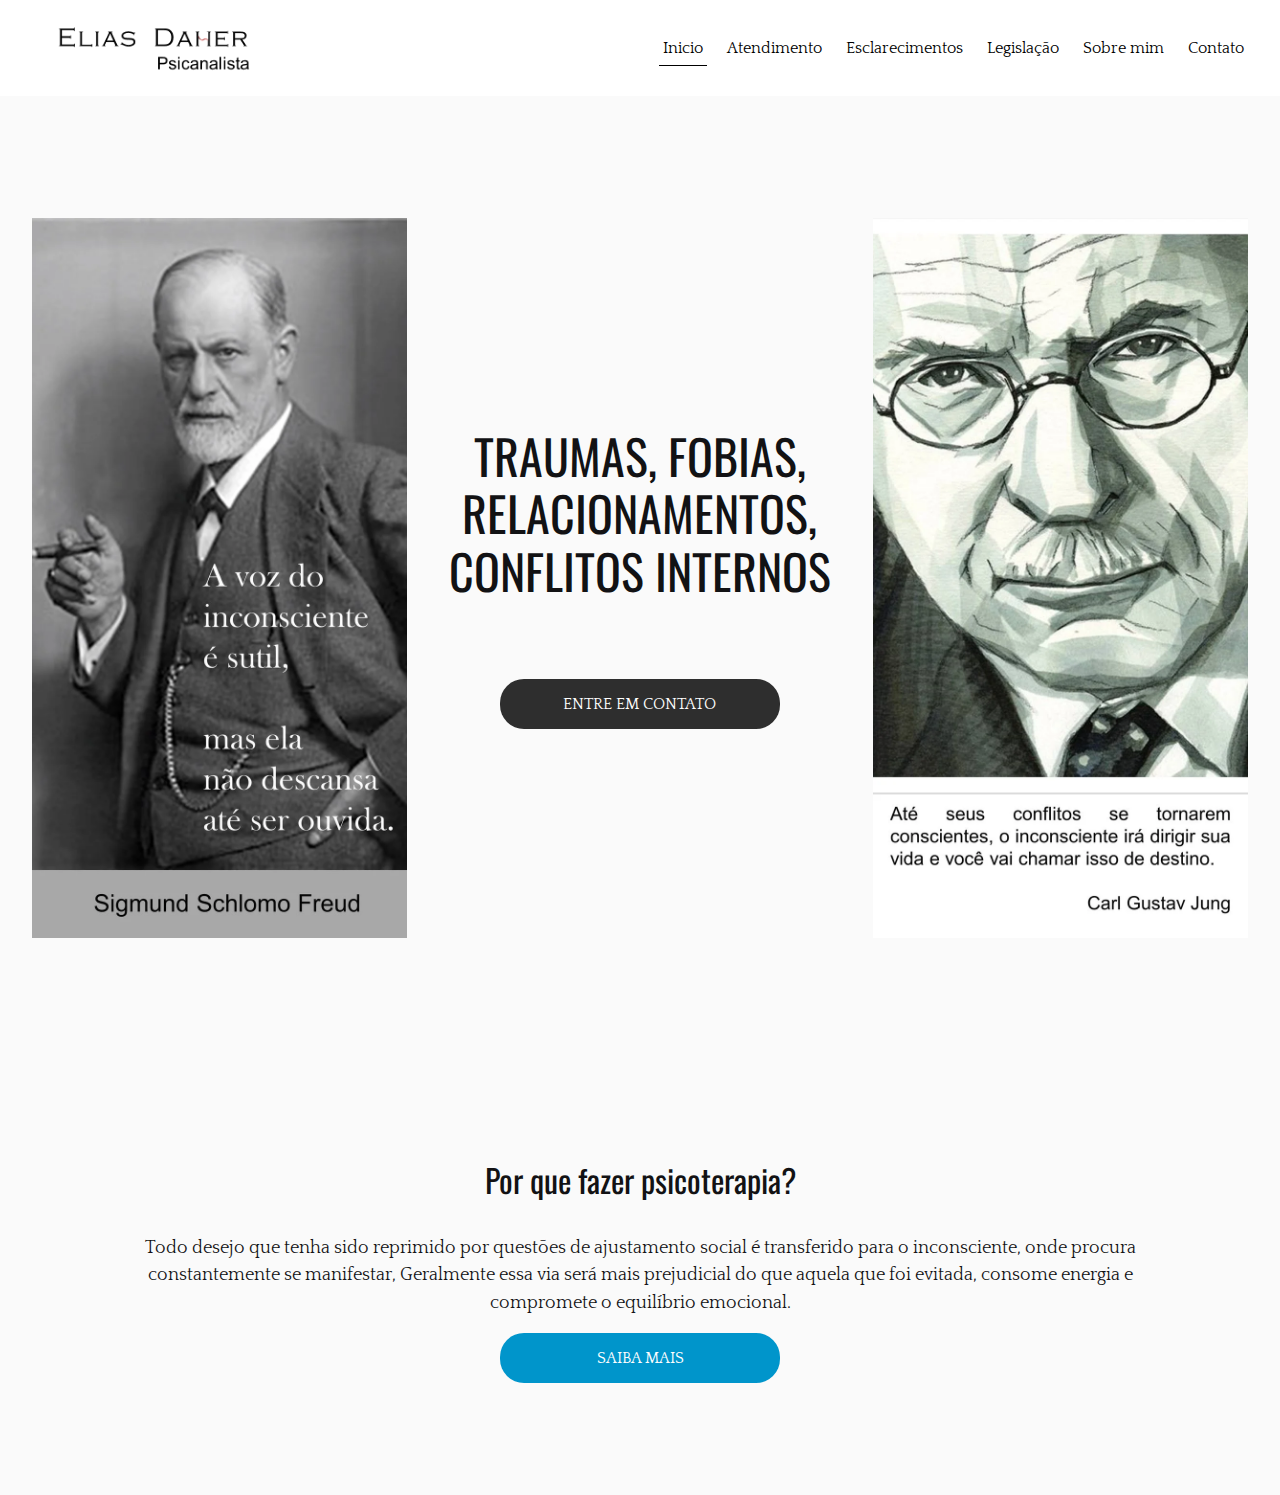
==== commit 1e6b7459: "Ajustes finais" ====
--- a/index.html
+++ b/index.html
@@ -19,12 +19,12 @@
   <div class="burger-menu">
     <nav>
       <li><a href="#" class="active">Inicio</a></li>
-      <li><a href="/oalienista/atendimento.html">Atendimento</a></li>
-      <li><a href="/oalienista/esclarecimentos.html">Esclarecimentos</a></li>
-      <li><a href="/oalienista/legislacao.html">Legislação</a></li>
-      <li><a href="/oalienista/sobre-mim.html">Sobre mim</a></li>
-      <li><a href="/oalienista/contato.html">Contato</a></li>
-      <li><a href="/oalienista/downloads.html">Downloads</a></li>
+      <li><a href="/atendimento.html">Atendimento</a></li>
+      <li><a href="/esclarecimentos.html">Esclarecimentos</a></li>
+      <li><a href="/legislacao.html">Legislação</a></li>
+      <li><a href="/sobre-mim.html">Sobre mim</a></li>
+      <li><a href="/contato.html">Contato</a></li>
+      <!-- <li><a href="/downloads.html">Downloads</a></li> -->
     </nav>
   </div>
 
@@ -34,12 +34,12 @@
 
       <nav>
         <li><a href="#" class="active">Inicio</a></li>
-        <li><a href="/oalienista/atendimento.html">Atendimento</a></li>
-        <li><a href="/oalienista/esclarecimentos.html">Esclarecimentos</a></li>
-        <li><a href="/oalienista/legislacao.html">Legislação</a></li>
-        <li><a href="/oalienista/sobre-mim.html">Sobre mim</a></li>
-        <li><a href="/oalienista/contato.html">Contato</a></li>
-        <li><a href="/oalienista/downloads.html">Downloads</a></li>
+        <li><a href="/atendimento.html">Atendimento</a></li>
+        <li><a href="/esclarecimentos.html">Esclarecimentos</a></li>
+        <li><a href="/legislacao.html">Legislação</a></li>
+        <li><a href="/sobre-mim.html">Sobre mim</a></li>
+        <li><a href="/contato.html">Contato</a></li>
+        <!-- <li><a href="/downloads.html">Downloads</a></li> -->
       </nav>
 
       <button class="hamburger hamburger--collapse" type="button">
@@ -55,7 +55,7 @@
       <img src="assets/img/img-left.webp" alt="">
       <div class="content">
         <h1>Traumas, fobias, relacionamentos, conflitos internos</h1>
-        <a href="/contato" class="contato">Entre em contato</a>
+        <a href="/contato.html" class="contato">Entre em contato</a>
       </div>
       <img src="assets/img/img-right.webp" alt="">
     </section>
@@ -66,7 +66,7 @@
         procura constantemente se manifestar, Geralmente essa via será mais prejudicial do que aquela que foi evitada,
         consome energia e compromete o equilíbrio emocional.</p>
 
-      <a href="">Saiba mais</a>
+      <a href="/esclarecimentos.html">Saiba mais</a>
     </section>
   </main>
 
